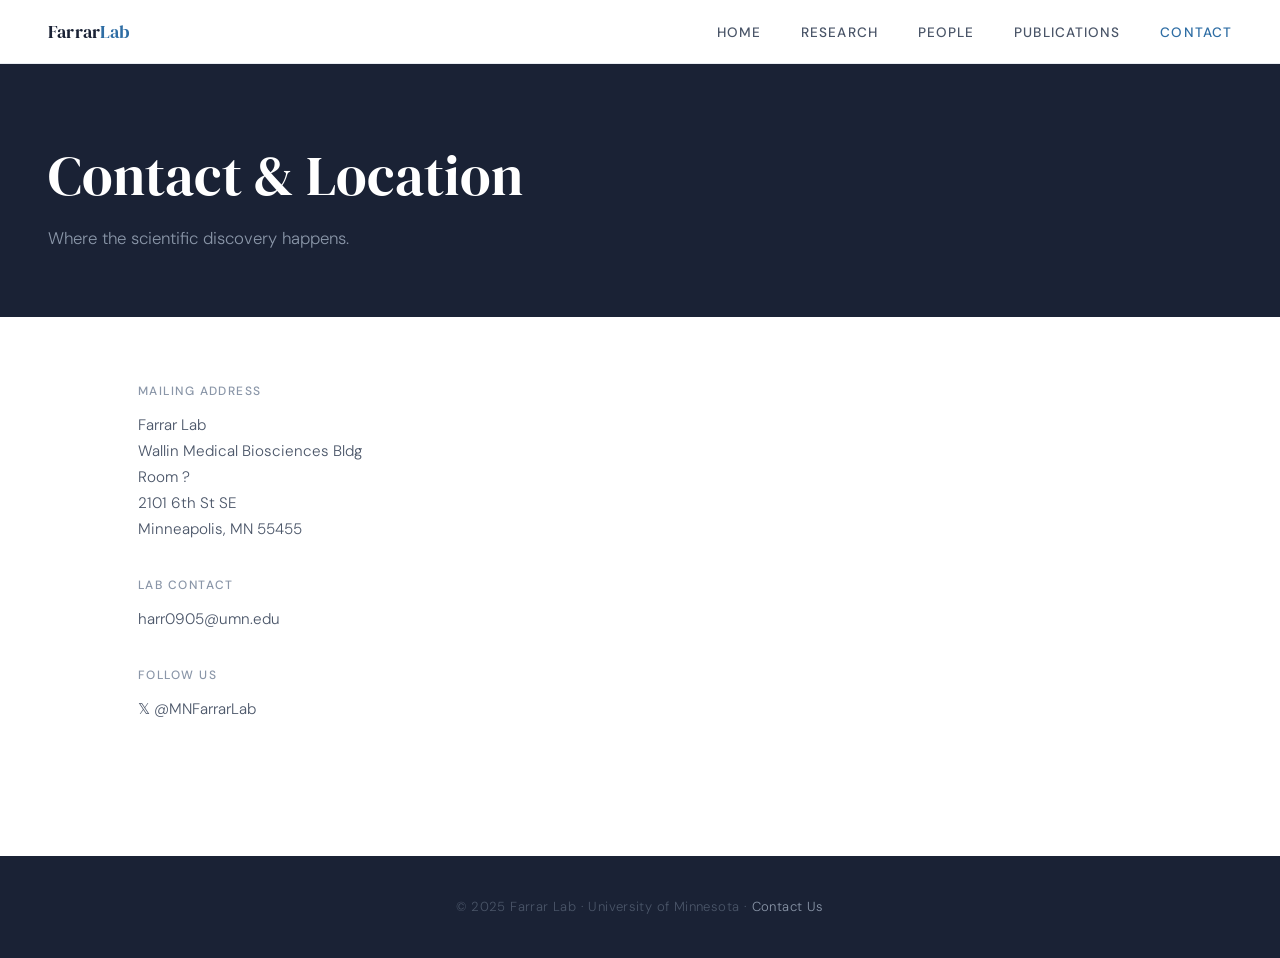
==== contact.html @ 4f5e02fc "Add files via upload" ====
<!DOCTYPE html>
<html lang="en">
<head>
  <meta charset="UTF-8" />
  <meta name="viewport" content="width=device-width, initial-scale=1.0" />
  <title>Contact — Farrar Lab</title>
  <link rel="stylesheet" href="style.css" />
</head>
<body>

  <nav>
    <a class="nav-logo" href="index.html">Farrar<span>Lab</span></a>
    <ul class="nav-links">
      <li><a href="index.html">Home</a></li>
      <li><a href="research.html">Research</a></li>
      <li><a href="people.html">People</a></li>
      <li><a href="publications.html">Publications</a></li>
      <li><a href="contact.html" class="active">Contact</a></li>
    </ul>
  </nav>

  <header class="page-hero">
    <h1>Contact & Location</h1>
    <p>Where the scientific discovery happens.</p>
  </header>

  <main>

    <section>
      <div class="contact-grid">

        <div>
          <div class="contact-block" style="margin-bottom:2rem;">
            <h3>Mailing Address</h3>
            <p>
              Farrar Lab<br>
              Wallin Medical Biosciences Bldg<br>
              Room ?<br>
              2101 6th St SE<br>
              Minneapolis, MN 55455
            </p>
          </div>

          <div class="contact-block" style="margin-bottom:2rem;">
            <h3>Lab Contact</h3>
            <p><a href="mailto:farrar@umn.edu">harr0905@umn.edu</a></p>
          </div>

          <div class="contact-block">
            <h3>Follow Us</h3>
            <p>
              <a href="https://x.com/MNFarrarLab" target="_blank" style="display:block; margin-bottom:0.3rem;">𝕏 @MNFarrarLab</a>
            </p>
          </div>
        </div>

          <!--
            To embed a Google Map:
            1. Go to maps.google.com and search for your building
            2. Click Share → Embed a map
            3. Copy the <iframe> code and paste it here, replacing the placeholder below
          -->
          <iframe
            class="map-embed"
            src="https://www.google.com/maps/embed?pb=!1m18!1m12!1m3!1d5644.6016257842975!2d-93.22547492312727!3d44.97819997107019!2m3!1f0!2f0!3f0!3m2!1i1024!2i768!4f13.1!3m3!1m2!1s0x52b32d1dd6c1acb3%3A0x61dbdaba167ca2fa!2sWinston%20and%20Maxine%20Wallin%20Medical%20Biosciences%20Building!5e0!3m2!1sen!2sus!4v1777835984941!5m2!1sen!2sus"
            allowfullscreen=""
            loading="lazy"
            referrerpolicy="no-referrer-when-downgrade"
            title="Farrar Lab location on Google Maps">
          </iframe>
        </div>

      </div>
    </section>

    <!-- Optional: social media embeds -->
    <!--
    <section>
      <h2>From the Lab</h2>
      <div class="divider"></div>
      Paste an Instagram or X embed widget here. Both platforms let you embed
      a post or a feed by going to the post → Share → Embed, and copying the code.
    </section>
    -->

  </main>

  <footer>
    <p>© 2025 Farrar Lab · University of Minnesota · <a href="contact.html">Contact Us</a></p>
  </footer>

</body>
</html>
---- style.css ----
@import url('https://fonts.googleapis.com/css2?family=DM+Serif+Display:ital@0;1&family=DM+Sans:wght@300;400;500&display=swap');

:root {
  --navy: #1a2235;
  --navy-mid: #243048;
  --grey-dark: #4a5568;
  --grey-mid: #8a96a8;
  --grey-light: #e8ecf1;
  --off-white: #f7f8fa;
  --white: #ffffff;
  --accent: #2e6da4;
  --accent-light: #d6e8f7;
}

*, *::before, *::after { box-sizing: border-box; margin: 0; padding: 0; }

html { scroll-behavior: smooth; }

body {
  font-family: 'DM Sans', sans-serif;
  font-weight: 300;
  background: var(--white);
  color: var(--navy);
  line-height: 1.7;
  font-size: 16px;
}

/* ── NAV ── */
nav {
  position: sticky;
  top: 0;
  z-index: 100;
  background: var(--white);
  border-bottom: 1px solid var(--grey-light);
  display: flex;
  align-items: center;
  justify-content: space-between;
  padding: 0 3rem;
  height: 64px;
}

.nav-logo {
  font-family: 'DM Serif Display', serif;
  font-size: 1.15rem;
  color: var(--navy);
  text-decoration: none;
  letter-spacing: 0.01em;
}

.nav-logo span {
  color: var(--accent);
}

.nav-links {
  display: flex;
  gap: 2.5rem;
  list-style: none;
}

.nav-links a {
  font-size: 0.85rem;
  font-weight: 500;
  letter-spacing: 0.08em;
  text-transform: uppercase;
  color: var(--grey-dark);
  text-decoration: none;
  transition: color 0.2s;
}

.nav-links a:hover,
.nav-links a.active {
  color: var(--accent);
}

/* ── PAGE HERO ── */
.page-hero {
  background: var(--navy);
  color: var(--white);
  padding: 5rem 3rem 4rem;
}

.page-hero h1 {
  font-family: 'DM Serif Display', serif;
  font-size: clamp(2.2rem, 5vw, 3.5rem);
  font-weight: 400;
  line-height: 1.15;
  max-width: 700px;
}

.page-hero p {
  margin-top: 1rem;
  color: var(--grey-mid);
  max-width: 560px;
  font-size: 1.05rem;
}

/* ── MAIN CONTENT ── */
main {
  max-width: 1100px;
  margin: 0 auto;
  padding: 4rem 3rem;
}

section {
  margin-bottom: 4rem;
}

h2 {
  font-family: 'DM Serif Display', serif;
  font-size: 1.7rem;
  font-weight: 400;
  color: var(--navy);
  margin-bottom: 1.5rem;
}

h3 {
  font-size: 1rem;
  font-weight: 500;
  color: var(--navy);
  margin-bottom: 0.4rem;
}

p { color: var(--grey-dark); margin-bottom: 1rem; }
p:last-child { margin-bottom: 0; }

/* ── DIVIDER ── */
.divider {
  width: 48px;
  height: 2px;
  background: var(--accent);
  margin-bottom: 2rem;
}

/* ── HOME HERO ── */
.home-hero {
  background: var(--navy);
  color: var(--white);
  padding: 7rem 3rem 6rem;
  position: relative;
  overflow: hidden;
}

.home-hero::before {
  content: '';
  position: absolute;
  top: -60px; right: -80px;
  width: 420px; height: 420px;
  border-radius: 50%;
  background: radial-gradient(circle, rgba(46,109,164,0.25) 0%, transparent 70%);
  pointer-events: none;
}

.home-hero-inner {
  max-width: 1100px;
  margin: 0 auto;
}

.home-hero .eyebrow {
  font-size: 0.78rem;
  font-weight: 500;
  letter-spacing: 0.14em;
  text-transform: uppercase;
  color: var(--accent-light);
  margin-bottom: 1.2rem;
}

.home-hero h1 {
  font-family: 'DM Serif Display', serif;
  font-size: clamp(2.6rem, 6vw, 4.2rem);
  font-weight: 400;
  line-height: 1.1;
  max-width: 720px;
  margin-bottom: 1.5rem;
}

.home-hero h1 em {
  font-style: italic;
  color: var(--grey-mid);
}

.home-hero .tagline {
  font-size: 1.1rem;
  color: #a0aec0;
  max-width: 540px;
  line-height: 1.7;
  margin-bottom: 2.5rem;
}

.btn {
  display: inline-block;
  padding: 0.75rem 1.8rem;
  background: var(--accent);
  color: var(--white);
  text-decoration: none;
  font-size: 0.85rem;
  font-weight: 500;
  letter-spacing: 0.06em;
  border-radius: 2px;
  transition: background 0.2s, transform 0.15s;
}

.btn:hover { background: #245a8a; transform: translateY(-1px); }

.btn-outline {
  background: transparent;
  border: 1px solid rgba(255,255,255,0.3);
  margin-left: 1rem;
  color: rgba(255,255,255,0.85);
}
.btn-outline:hover { background: rgba(255,255,255,0.08); transform: translateY(-1px); }

/* ── HOME CARDS ── */
.home-cards {
  display: grid;
  grid-template-columns: repeat(auto-fit, minmax(240px, 1fr));
  gap: 1.5px;
  background: var(--grey-light);
  border-top: 1.5px solid var(--grey-light);
}

.home-card {
  background: var(--white);
  padding: 2.5rem 2rem;
  text-decoration: none;
  transition: background 0.2s;
}

.home-card:hover { background: var(--off-white); }

.home-card .card-icon {
  font-size: 1.4rem;
  margin-bottom: 1rem;
}

.home-card h3 {
  font-family: 'DM Serif Display', serif;
  font-size: 1.1rem;
  font-weight: 400;
  margin-bottom: 0.5rem;
}

.home-card p {
  font-size: 0.88rem;
  color: var(--grey-mid);
  margin: 0;
}

/* ── PEOPLE GRID ── */
.people-grid {
  display: grid;
  grid-template-columns: repeat(auto-fill, minmax(200px, 1fr));
  gap: 2rem;
}

.person-card {
  text-align: center;
}

.person-photo {
  width: 120px;
  height: 120px;
  border-radius: 50%;
  background: var(--grey-light);
  margin: 0 auto 1rem;
  display: flex;
  align-items: center;
  justify-content: center;
  font-size: 2rem;
  color: var(--grey-mid);
  overflow: hidden;
}

.person-photo img {
  width: 100%;
  height: 100%;
  object-fit: cover;
}

.person-card h3 { font-size: 0.95rem; }

.person-card .role {
  font-size: 0.8rem;
  color: var(--accent);
  font-weight: 500;
  letter-spacing: 0.04em;
  margin-bottom: 0.3rem;
}

.person-card p {
  font-size: 0.82rem;
  color: var(--grey-mid);
  margin: 0;
}

.people-section-label {
  font-size: 0.75rem;
  font-weight: 500;
  letter-spacing: 0.12em;
  text-transform: uppercase;
  color: var(--grey-mid);
  margin-bottom: 1.5rem;
  padding-bottom: 0.75rem;
  border-bottom: 1px solid var(--grey-light);
}

/* ── PUBLICATIONS ── */
.pub-list { list-style: none; }

.pub-item {
  padding: 1.5rem 0;
  border-bottom: 1px solid var(--grey-light);
  display: grid;
  grid-template-columns: 48px 1fr;
  gap: 1rem;
  align-items: start;
}

.pub-year {
  font-size: 0.78rem;
  font-weight: 500;
  color: var(--accent);
  padding-top: 0.15rem;
  letter-spacing: 0.04em;
}

.pub-title {
  font-size: 0.95rem;
  font-weight: 500;
  color: var(--navy);
  margin-bottom: 0.25rem;
}

.pub-authors {
  font-size: 0.83rem;
  color: var(--grey-mid);
  margin-bottom: 0.2rem;
}

.pub-journal {
  font-size: 0.83rem;
  color: var(--grey-dark);
  font-style: italic;
}

.pub-link {
  display: inline-block;
  margin-top: 0.4rem;
  font-size: 0.78rem;
  font-weight: 500;
  color: var(--accent);
  text-decoration: none;
  letter-spacing: 0.04em;
}

.pub-link:hover { text-decoration: underline; }

/* ── CONTACT ── */
.contact-grid {
  display: grid;
  grid-template-columns: 1fr 1fr;
  gap: 3rem;
}

.contact-block h3 {
  font-size: 0.75rem;
  font-weight: 500;
  letter-spacing: 0.12em;
  text-transform: uppercase;
  color: var(--grey-mid);
  margin-bottom: 0.75rem;
}

.contact-block p, .contact-block a {
  font-size: 0.95rem;
  color: var(--grey-dark);
  text-decoration: none;
}

.contact-block a:hover { color: var(--accent); }

.map-embed {
  width: 100%;
  height: 300px;
  border: none;
  border-radius: 2px;
  margin-top: 2rem;
  filter: grayscale(20%);
}

/* ── RESEARCH AREAS ── */
.research-grid {
  display: grid;
  grid-template-columns: repeat(auto-fit, minmax(280px, 1fr));
  gap: 2rem;
}

.research-card {
  background: var(--off-white);
  padding: 2rem;
  border-left: 3px solid var(--accent);
}

.research-card h3 {
  font-family: 'DM Serif Display', serif;
  font-size: 1.1rem;
  font-weight: 400;
  margin-bottom: 0.75rem;
}

.research-card p {
  font-size: 0.9rem;
  margin: 0;
}

/* ── FOOTER ── */
footer {
  background: var(--navy);
  color: var(--grey-mid);
  text-align: center;
  padding: 2.5rem 3rem;
  font-size: 0.82rem;
  letter-spacing: 0.03em;
}

footer a { color: var(--grey-mid); text-decoration: none; }
footer a:hover { color: var(--white); }

/* ── RESPONSIVE ── */
@media (max-width: 768px) {
  nav { padding: 0 1.5rem; }
  .nav-links { gap: 1.5rem; }
  .home-hero, .page-hero { padding: 4rem 1.5rem 3rem; }
  main { padding: 3rem 1.5rem; }
  .contact-grid { grid-template-columns: 1fr; }
  .btn-outline { margin-left: 0; margin-top: 0.75rem; display: inline-block; }
}
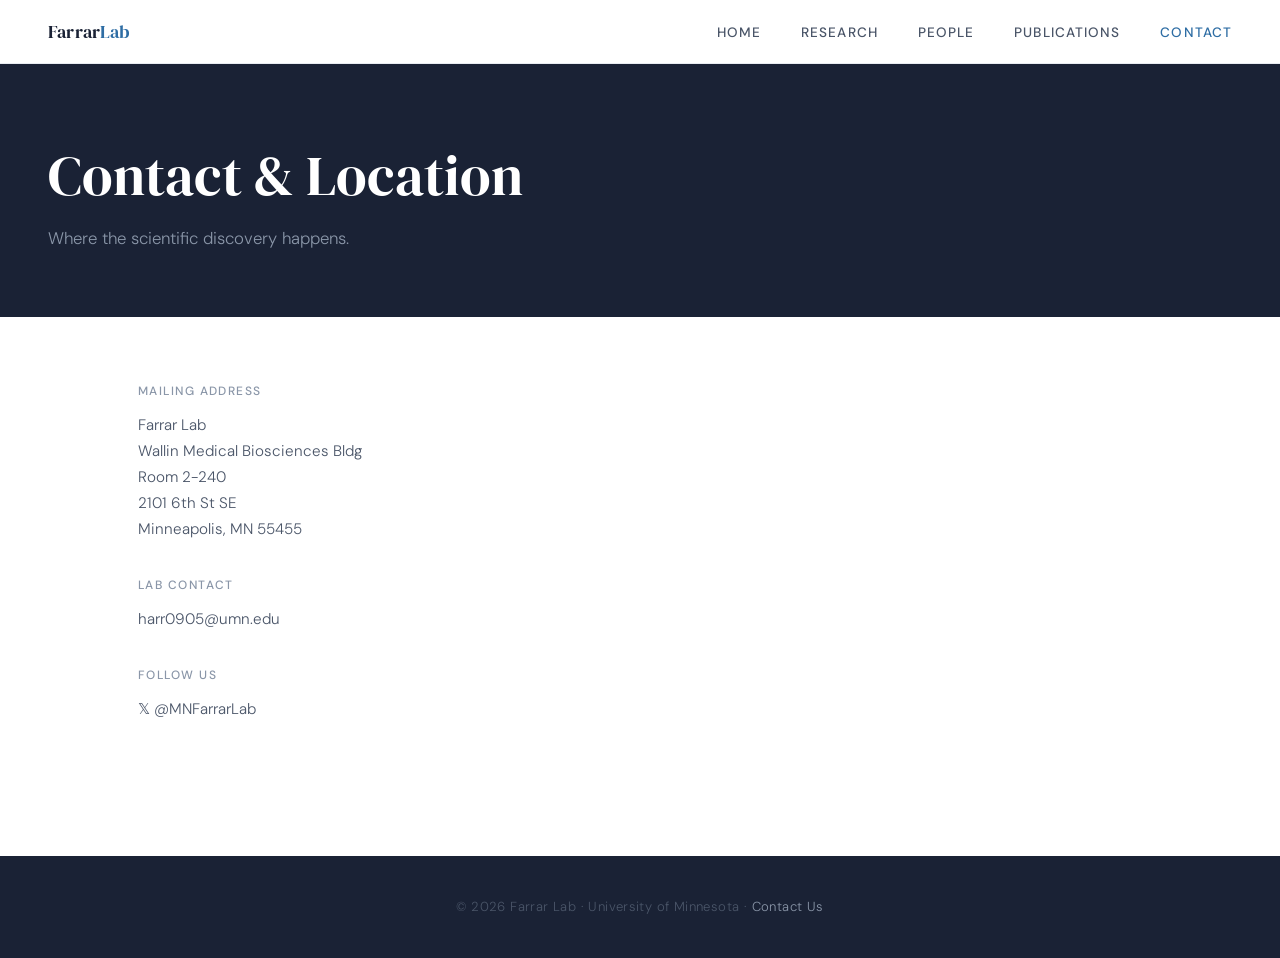
==== commit a06023e5: "Add files via upload" ====
--- a/contact.html
+++ b/contact.html
@@ -35,7 +35,7 @@
             <p>
               Farrar Lab<br>
               Wallin Medical Biosciences Bldg<br>
-              Room ?<br>
+              Room 2-240<br>
               2101 6th St SE<br>
               Minneapolis, MN 55455
             </p>
@@ -86,7 +86,7 @@
   </main>
 
   <footer>
-    <p>© 2025 Farrar Lab · University of Minnesota · <a href="contact.html">Contact Us</a></p>
+    <p>© 2026 Farrar Lab · University of Minnesota · <a href="contact.html">Contact Us</a></p>
   </footer>
 
 </body>
--- a/style.css
+++ b/style.css
@@ -309,10 +309,7 @@
 .pub-item {
   padding: 1.5rem 0;
   border-bottom: 1px solid var(--grey-light);
-  display: grid;
-  grid-template-columns: 48px 1fr;
-  gap: 1rem;
-  align-items: start;
+  display: block;
 }
 
 .pub-year {
